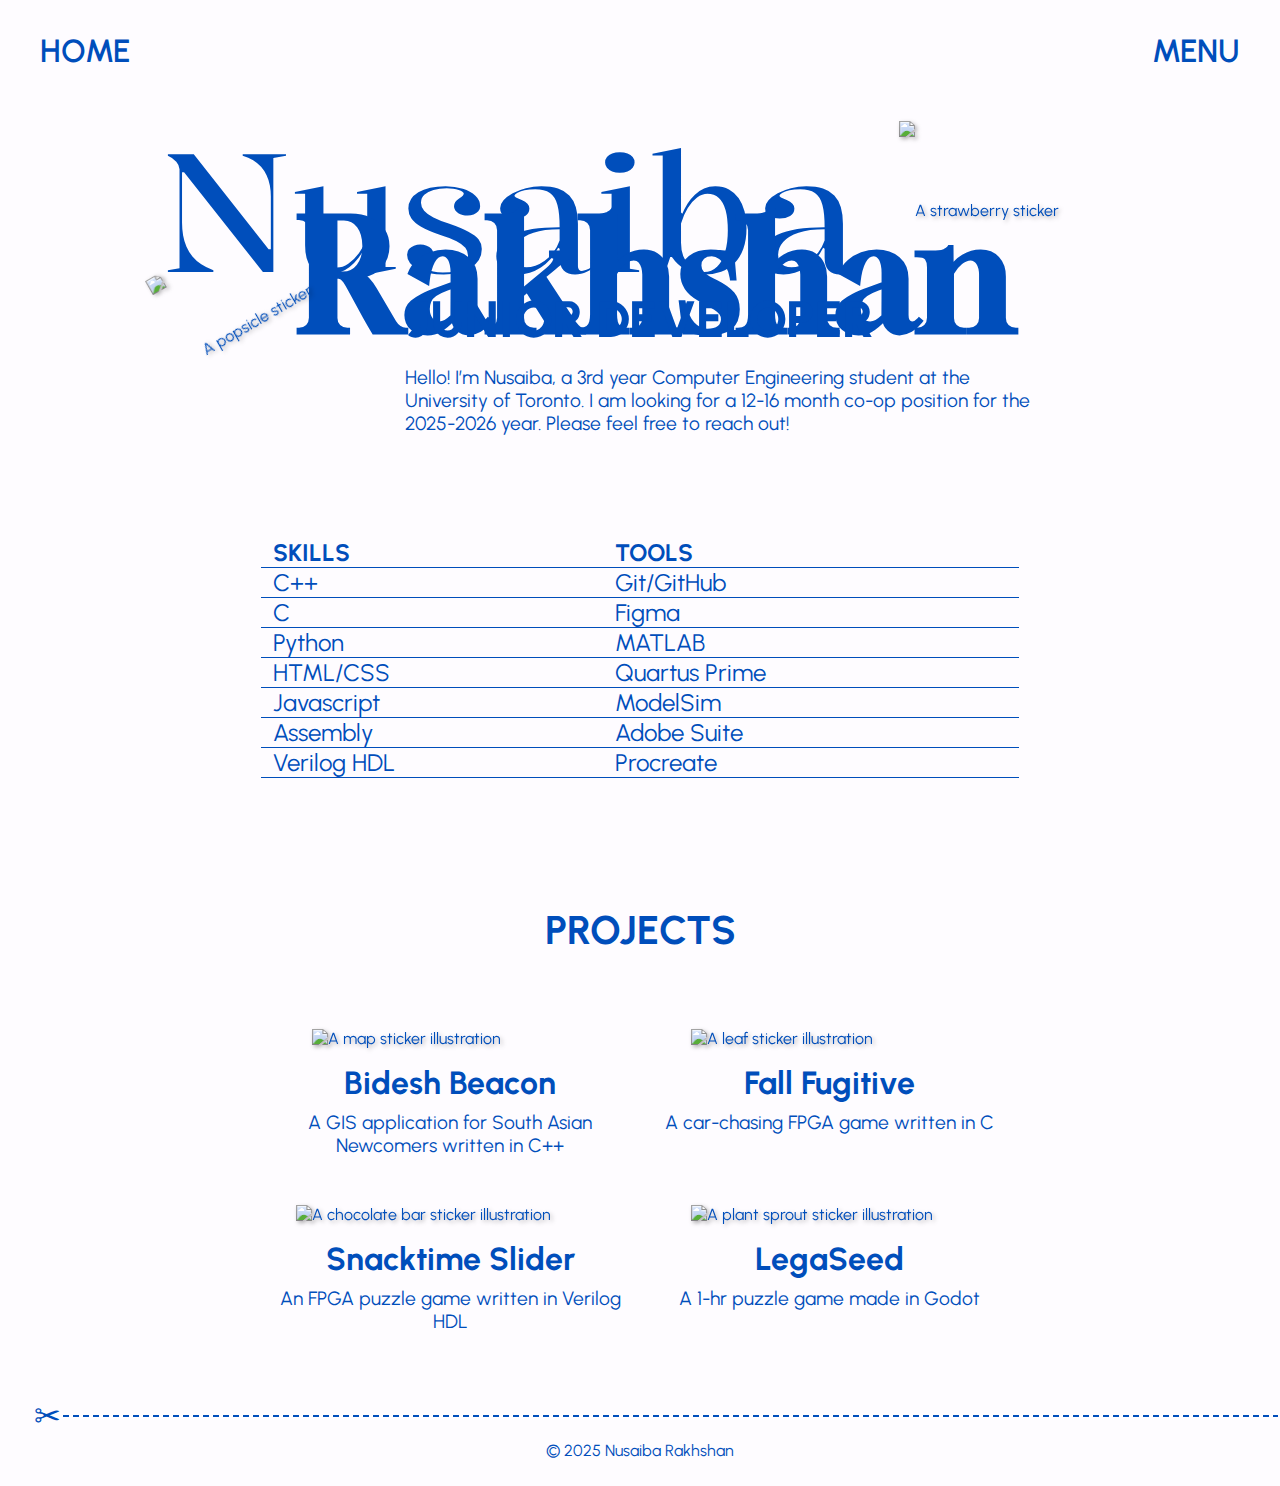
==== index.html @ 3eb4a332 "Add files via upload" ====
<!DOCTYPE html>
<html lang="en">
<head>
    <meta charset="UTF-8">
    <meta name="viewport" content="width=device-width, initial-scale=1.0">
    <title>Home</title>
    <link rel="stylesheet" href="style.css">
    <link rel="icon" href="Stickers/strawberry.svg">
    <style>
        @import url('https://fonts.googleapis.com/css2?family=Gloock&family=Kalnia:wght@100..700&family=Urbanist:ital,wght@0,100..900;1,100..900&display=swap');
    </style>
</head>
<body>
    <div class="header">
        <button onclick="homeClick()">HOME</button>
        <button onclick="menuClick()">MENU</button>
    </div>

    <nav class="hidden" id="navBar">
        <ul>
            <li>
                <a href="#about">ABOUT</a>
            </li>
            <li>
                <a href="#skills">SKILLS</a>
            </li>
            <li>
                <a href="#projects">PROJECTS</a>
            </li>
        </ul>
    </nav>

    <div class="title">
        <h1 id="firstname">Nusaiba</h1>
        <img src="Stickers/strawberry.svg" alt="A strawberry sticker" class="strawberry">
        <img src="Stickers/popsicle.svg" alt="A popsicle sticker" class="popsicle">
        <h1 id="lastname">Rakhshan</h1>
    </div>

    <h2 id="profession">JUNIOR DEVELOPER</h2>

    <p id="about">Hello! I’m Nusaiba, a 3rd year Computer Engineering student 
        at the University of Toronto. I am looking for a 12-16 month 
        co-op position for the 2025-2026 year. Please feel free to reach 
        out!</p>

    <table id="skills">
        <tr>
            <th>SKILLS</th>
            <th>TOOLS</th>
        </tr>
        <tr>
            <td>C++</td>
            <td>Git/GitHub</td>
        </tr>
        <tr>
            <td>C</td>
            <td>Figma</td>
        </tr>
        <tr>
            <td>Python</td>
            <td>MATLAB</td>
        </tr>
        <tr>
            <td>HTML/CSS</td>
            <td>Quartus Prime</td>
        </tr>
        <tr>
            <td>Javascript</td>
            <td>ModelSim</td>
        </tr>
        <tr>
            <td>Assembly</td>
            <td>Adobe Suite</td>
        </tr>
        <tr>
            <td>Verilog HDL</td>
            <td>Procreate</td>
        </tr>
    </table>

    <h1 class="subtitle" id="projects">PROJECTS</h1>

    <div class="projects">
        <div class="ptile" id="mapper">
            <img src="Stickers/mapper.svg" alt="A map sticker illustration">
            <h3>Bidesh Beacon</h3>
            <p>A GIS application for South Asian Newcomers written in C++</p>
        </div>
        <div class="ptile" id="fugitive">
            <img src="Stickers/fall.svg" alt="A leaf sticker illustration">
            <h3>Fall Fugitive</h3>
            <p>A car-chasing FPGA game written in C</p>
        </div>
        <div class="ptile" id="snack">
            <img src="Stickers/snacktime.svg" alt="A chocolate bar sticker illustration">
            <h3>Snacktime Slider</h3>
            <p>An FPGA puzzle game written in Verilog HDL</p>
        </div>
        <div class="ptile" id="legaseed">
            <img src="Stickers/legaseed.svg" alt="A plant sprout sticker illustration">
            <h3>LegaSeed</h3>
            <p>A 1-hr puzzle game made in Godot</p>
        </div>
    </div>
    
    <div class="cut">
        <span id="scissors">&#9986;</span>
        <hr id="cutoff">
    </div>

    <p id="footer">&#169; 2025 Nusaiba Rakhshan</p>

    <script src="script.js"></script>
</body>
</html>
---- style.css ----
* {
    padding: 0;
    box-sizing: border-box; /*Border stays inside parent container*/
    color: #004EBB;
    font-family: 'Urbanist', sans-serif;
}

.header {
    color: #004EBB;
    font-family: "Urbanist", sans-serif;
    font-weight: 600;
    display: flex;
    justify-content: space-between;
    padding-left: 2em;
    padding-right: 2em;
    margin-top: 2em;
    width: 100%;
}

body {
    background-image: url("Other/grid.svg");
    background-color: #fefcff;
    background-size: 1.5em;
    stroke: #F1EEFB;
}

.title {
    line-height: 14vw;
    padding: 0;
    margin-left: 12%;
    margin-right: 10%;
    display: grid;
    grid-template-columns: repeat(10, 1 fr);
    grid-template-rows: 1fr 1fr;
}

.title *{
    margin: 0;
    padding: 0;
}

#firstname {
    font-family: 'Kalnia', serif;
    font-weight: 400;
    grid-column: 1/ span 7;
    grid-row: 1;
    margin-bottom: 0;
    padding-bottom: 0;
}

#lastname{
    font-family: 'Gloock', serif;
    grid-column: 3/ span 8;
    grid-row: 2;
    margin-top: -14vw;
    margin-bottom: 0;
    padding: 0;
}

th, td {
    border-bottom: 1px solid #004EBB;
    padding-left: 0.5em;
    text-align: left;
}

table {
    border-collapse: collapse;
    margin: auto;
}

@media (max-width: 700px) {
    .title{
        margin-top: 8vw;
    }

    #firstname {
        font-size: 13vw;
    }
    
    #lastname{
        font-size: 13vw;
    }

    #about {
        font-size: 1.2rem;
        max-width: 70%;
        margin: auto;
        margin-top: 15vw;
    }

    .strawberry svg{
        width: 18vw;
    }
    
    .popsicle svg {
        width: 15vw;
    }
}

@media (min-width: 700px) {
    .title{
        margin-top: 4vw;
    }

    #firstname {
        font-size: 13vw;
    }
    
    #lastname{
        font-size: 12vw;
    }

    #about {
        font-size: 1.2rem;
        margin-top: -2vw;
        max-width: 50%;
        margin-left: 31vw;
    }

    .strawberry {
        padding-right: 3vw;
    }
    
    .popsicle {
        padding-left: 3vw;
        padding-bottom: 5vw;
    }
}

@media (max-width: 1000px){
    @keyframes show {
        0% {
            height: 0vw;
            opacity: 0%;
        }
        100% {
            height: 15vw;
            opacity: 100%;
        }
    }

    @keyframes hide {
        0% {
            height: 15vw;
            opacity: 100%;
        }
        100% {
            height: 0vw;
            opacity: 0%;
            display: none;
        }
    }

    table {
        font-size: 1.2rem;
        width: 70%;
        margin-top: 15vw;
    }
}

@media (min-width: 1000px){
    @keyframes show {
        0% {
            height: 0vw;
            opacity: 0%;
        }
        100% {
            height: 6vw;
            opacity: 100%;
        }
    }

    @keyframes hide {
        0% {
            height: 6vw;
            opacity: 100%;
        }
        100% {
            height: 0vw;
            opacity: 0%;
            display: none;
        }
    }

    table {
        font-size: 1.5rem;
        width: 60%;
        margin-top: 8vw;
    }
}

#profession {
    margin-top: -25vw;
    font-family: 'Urbanist', sans-serif;
    font-weight: 800;
    font-size: 4vw;
    padding-top: 0;
    text-align: center;
}

.strawberry {
    width: 18vw;
    grid-row: 1;
    grid-column: 8;
    z-index: 1;
    filter: drop-shadow(rgba(0, 0, 0, 0.3) 2px 2px 2px);
}

.popsicle {
    width: 15vw;
    grid-row: 2;
    grid-column: 1/span 3;
    z-index: 1;
    transform: translate(0em, -10vw) rotate(-30deg);
    filter: drop-shadow(rgba(0, 0, 0, 0.3) 2px 2px 2px);
}

.strawberry:hover {
    transform: translate(0em, -1vw) rotate(-2deg);
    filter: drop-shadow(rgba(0, 0, 0, 0.2) 2px 4px 4px);
}

.popsicle:hover {
    transform: translate(0em, -11vw) rotate(-28deg);
    filter: drop-shadow(rgba(0, 0, 0, 0.2) 2px 4px 4px);
}

nav.hidden {
    animation: hide 1s forwards;
    display: none;
}

nav {
    width: 100%;
    display: block;
    padding-right: 2em;
    margin-top: -1em;
    animation: show 1s forwards;
}

nav a {
    text-decoration: none;
    font-weight: 500;
    font-size: 1.75rem;
}

nav ul {
    list-style: none;
    display: flex;
    flex-direction: column;
    text-align: end;
}

.header button {
    background: transparent;
    border: none;
    font-size: 2rem;
    font-weight: 600;
}

@media (min-width: 800px){
    .subtitle {
        text-align: center;
        font-size: 2.5rem;
        margin-top: 10vw;
    }
    
    .projects {
        display: grid;
        grid-template-columns: repeat(2, 1fr);
        grid-template-rows: repeat(2, 1fr);
        width: 60%;
        margin: auto;
        padding: 0;
    }
    
    .ptile {
        width: 90%;
        margin: auto;
        padding: 0;
        margin-top: 3em;
        cursor: pointer;
    }
    
    .ptile h3 {
        font-size: 2rem;
        text-align: center;
        margin-top: 0.5em;
    }
    
    .ptile p {
        font-size: 1.2rem;
        width: 100%;
        margin: auto;
        text-align: center;
        margin-top: -1.2em;
    }
    
    .ptile img {
        width: 80%;
        height: 20vw;
        margin: auto;
        margin-left: 2em;
        filter: drop-shadow(rgba(0, 0, 0, 0.3) 2px 2px 2px);
    }

    #snack img {
        width: 90%;
        margin-left: 1em;
    }
    
    .ptile img:hover {
        transform: translate(0em, -1vw) rotate(-2deg);
        filter: drop-shadow(rgba(0, 0, 0, 0.2) 2px 4px 4px);
    }
}

@media (max-width: 800px){
    .subtitle {
        text-align: center;
        font-size: 2.5rem;
        margin-top: 20vw;
    }
    
    .projects {
        display: grid;
        grid-template-columns: repeat(1, 1fr);
        grid-template-rows: repeat(4, 1fr);
        width: 80%;
        margin: auto;
        padding: 0;
    }
    
    .ptile {
        width: 100%;
        margin: auto;
        padding: 0;
        margin-top: 2em;
        cursor: pointer;
    }
    
    .ptile h3 {
        font-size: 2rem;
        text-align: center;
        margin-top: 0.5em;
    }
    
    .ptile p {
        font-size: 1.2rem;
        width: 100%;
        margin: auto;
        text-align: center;
        margin-top: -1.2em;
    }
    
    .ptile img {
        width: 100%;
        height: 30vw;
        margin: auto;
        margin-top: 2em;
        filter: drop-shadow(rgba(0, 0, 0, 0.3) 2px 2px 2px);
    }
    
    .ptile img:hover {
        transform: translate(0em, -1vw) rotate(-2deg);
        filter: drop-shadow(rgba(0, 0, 0, 0.2) 2px 4px 4px);
    }

    #fugitive img {
        height: 35vw;
    }

    #snack img {
        height: 25vw;
        margin-top: 3em;
    }

    #legaseed {
        margin-top: 0em;
    }
}

.cut {
    display: flex;
    flex-direction: row;
    align-items: center;
    margin: 0;
    padding: 0;
    margin-top: 5vw;
}

#scissors {
    font-size: 2em;
    margin: 0;
    padding: 0;
    margin-left: 2vw;
}

.cut hr {
    color: #004EBB;
    border: none;
   
    margin: 0;
    margin-right: -0.5vw;
    padding: 0;
    width: 100%;
    overflow: hidden;

    --s: 5px;
    --c: #004EBB;

    height: 2px;
    background: 
     radial-gradient(circle closest-side, var(--c) 98%,#0000) 0 0/var(--s) 100%,
     linear-gradient(90deg, var(--c) 50%, #0000 0) calc(var(--s)/2) 0/calc(2*var(--s)) 100%;
} 

#footer {
    text-align: center;
    margin: 0;
    padding: 0;
    margin-top: 0.5vw;
    margin-bottom: 2vw;
}

@media (min-width: 800px) {
    .columns {
        display: flex;
        justify-content: space-evenly;
    }
    
    .left {
        width: 50%;
        margin-top: 4em;
    }
    
    .right {
        width: 40%;
    }

    .secondary {
        width: 100%;
        margin-top: 2vw;
    }
}

@media (max-width: 800px) {
    .columns {
        flex-direction: column;
    }
    
    .left {
        width: 90%;
        margin: auto;
        margin-top: 4em;
    }
    
    .right {
        width: 90%;
        margin: auto;
    }

    .secondary {
        display: none;
    }
}

h1.project {
    font-family: 'Kalnia', serif;
    font-weight: 500;
    font-size: 4em;
}

h2.project {
    font-weight: 600;
}

p.project {
    margin-bottom: calc(70px - 1.5vw);
}

.tags {
    display: flex;
    justify-content: space-evenly;
    flex-wrap: wrap;
}

.ptag:before {
    content: "# ";
}

.ptag {
    display: inline-block;
    border-radius: 50em;
    padding: 0.5em 1em;
}

#snackimg {
    width: 100%;
}

#snacktags .ptag {
    background-color: rgba(247, 213, 232, 0.7);
}

#falltags .ptag {
    background-color: rgba(23, 167, 147, 0.5);
}

#maptags .ptag {
    background-color: rgba(199, 150, 254, 0.5);
}

#seedtags .ptag {
    background-color: rgba(98, 183, 186, 0.7);
}
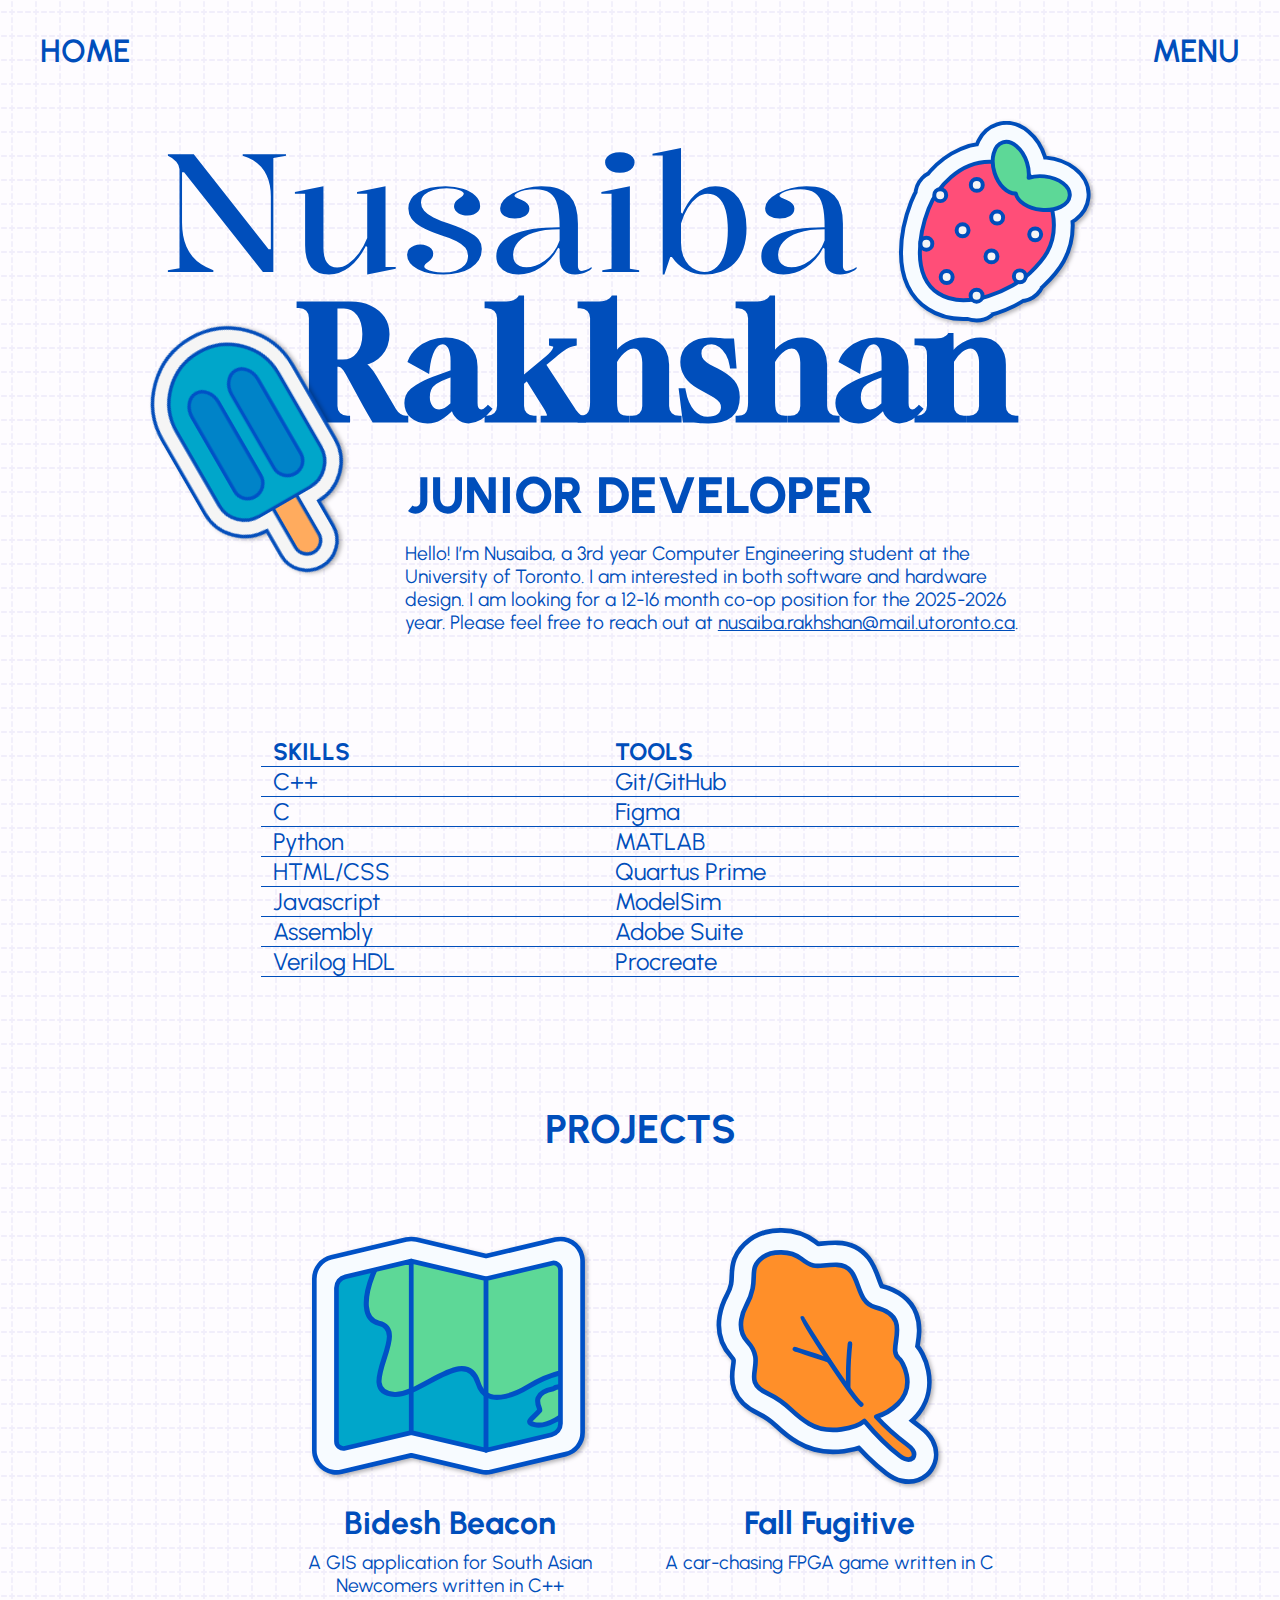
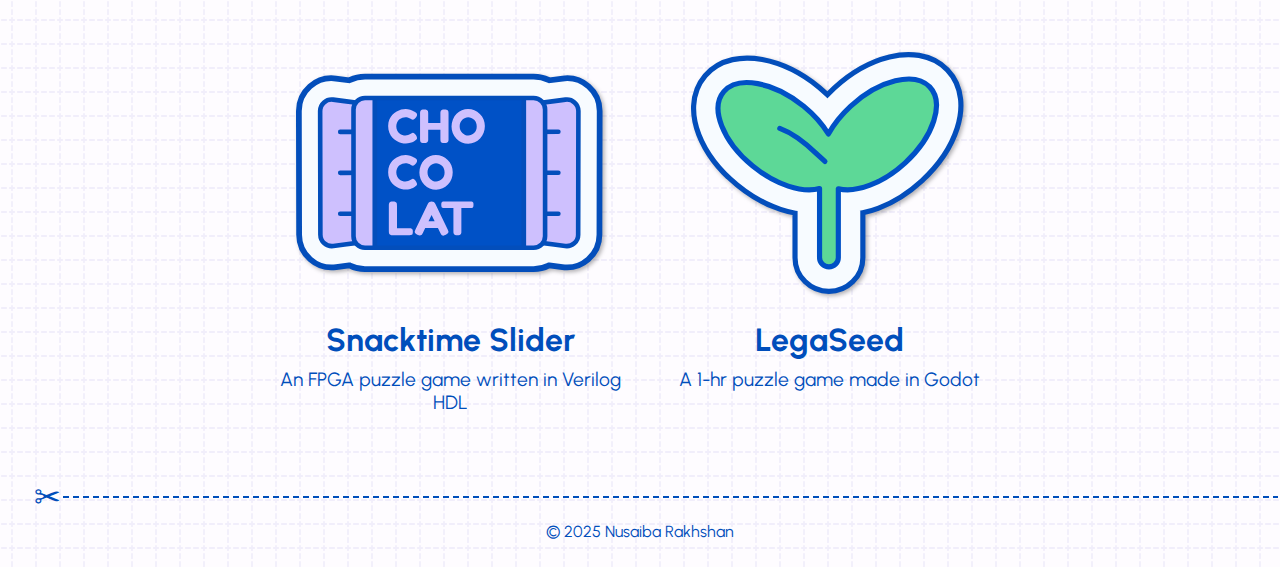
==== commit 37c963a3: "Changed minor details such as cursor when hovering over buttons and scroll position" ====
--- a/index.html
+++ b/index.html
@@ -5,7 +5,7 @@
     <meta name="viewport" content="width=device-width, initial-scale=1.0">
     <title>Home</title>
     <link rel="stylesheet" href="style.css">
-    <link rel="icon" href="Stickers/strawberry.svg">
+    <link rel="icon" href="stickers/strawberry.svg">
     <style>
         @import url('https://fonts.googleapis.com/css2?family=Gloock&family=Kalnia:wght@100..700&family=Urbanist:ital,wght@0,100..900;1,100..900&display=swap');
     </style>
@@ -19,86 +19,95 @@
     <nav class="hidden" id="navBar">
         <ul>
             <li>
-                <a href="#about">ABOUT</a>
+                <a href="#scrollabout">ABOUT</a>
             </li>
             <li>
-                <a href="#skills">SKILLS</a>
+                <a href="#scrollskills">SKILLS</a>
             </li>
             <li>
-                <a href="#projects">PROJECTS</a>
+                <a href="#scrollprojects">PROJECTS</a>
             </li>
         </ul>
     </nav>
 
     <div class="title">
         <h1 id="firstname">Nusaiba</h1>
-        <img src="Stickers/strawberry.svg" alt="A strawberry sticker" class="strawberry">
-        <img src="Stickers/popsicle.svg" alt="A popsicle sticker" class="popsicle">
+        <img src="stickers/strawberry.svg" alt="A strawberry sticker" class="strawberry">
+        <img src="stickers/popsicle.svg" alt="A popsicle sticker" class="popsicle">
         <h1 id="lastname">Rakhshan</h1>
     </div>
 
     <h2 id="profession">JUNIOR DEVELOPER</h2>
 
-    <p id="about">Hello! I’m Nusaiba, a 3rd year Computer Engineering student 
-        at the University of Toronto. I am looking for a 12-16 month 
-        co-op position for the 2025-2026 year. Please feel free to reach 
-        out!</p>
+    <div>
+        <span id="scrollabout"></span>
+        <p id="about">Hello! I’m Nusaiba, a 3rd year Computer Engineering student 
+            at the University of Toronto. I am interested in both software and hardware design.
+            I am looking for a 12-16 month co-op position for the 2025-2026 year. 
+            Please feel free to reach out at 
+            <a href="mailto:nusaiba.rakhshan@mail.utoronto.ca">nusaiba.rakhshan@mail.utoronto.ca</a>.
+        </p>
+    </div>
+    
+    <div>
+        <span id="scrollskills"></span>
+        <table id="skills">
+            <tr>
+                <th>SKILLS</th>
+                <th>TOOLS</th>
+            </tr>
+            <tr>
+                <td>C++</td>
+                <td>Git/GitHub</td>
+            </tr>
+            <tr>
+                <td>C</td>
+                <td>Figma</td>
+            </tr>
+            <tr>
+                <td>Python</td>
+                <td>MATLAB</td>
+            </tr>
+            <tr>
+                <td>HTML/CSS</td>
+                <td>Quartus Prime</td>
+            </tr>
+            <tr>
+                <td>Javascript</td>
+                <td>ModelSim</td>
+            </tr>
+            <tr>
+                <td>Assembly</td>
+                <td>Adobe Suite</td>
+            </tr>
+            <tr>
+                <td>Verilog HDL</td>
+                <td>Procreate</td>
+            </tr>
+        </table>
+    </div>
 
-    <table id="skills">
-        <tr>
-            <th>SKILLS</th>
-            <th>TOOLS</th>
-        </tr>
-        <tr>
-            <td>C++</td>
-            <td>Git/GitHub</td>
-        </tr>
-        <tr>
-            <td>C</td>
-            <td>Figma</td>
-        </tr>
-        <tr>
-            <td>Python</td>
-            <td>MATLAB</td>
-        </tr>
-        <tr>
-            <td>HTML/CSS</td>
-            <td>Quartus Prime</td>
-        </tr>
-        <tr>
-            <td>Javascript</td>
-            <td>ModelSim</td>
-        </tr>
-        <tr>
-            <td>Assembly</td>
-            <td>Adobe Suite</td>
-        </tr>
-        <tr>
-            <td>Verilog HDL</td>
-            <td>Procreate</td>
-        </tr>
-    </table>
-
+    <span id="scrollprojects"></span>
     <h1 class="subtitle" id="projects">PROJECTS</h1>
 
     <div class="projects">
         <div class="ptile" id="mapper">
-            <img src="Stickers/mapper.svg" alt="A map sticker illustration">
+            <img src="stickers/mapper.svg" alt="A map sticker illustration">
             <h3>Bidesh Beacon</h3>
             <p>A GIS application for South Asian Newcomers written in C++</p>
         </div>
         <div class="ptile" id="fugitive">
-            <img src="Stickers/fall.svg" alt="A leaf sticker illustration">
+            <img src="stickers/fall.svg" alt="A leaf sticker illustration">
             <h3>Fall Fugitive</h3>
             <p>A car-chasing FPGA game written in C</p>
         </div>
         <div class="ptile" id="snack">
-            <img src="Stickers/snacktime.svg" alt="A chocolate bar sticker illustration">
+            <img src="stickers/snacktime.svg" alt="A chocolate bar sticker illustration">
             <h3>Snacktime Slider</h3>
             <p>An FPGA puzzle game written in Verilog HDL</p>
         </div>
         <div class="ptile" id="legaseed">
-            <img src="Stickers/legaseed.svg" alt="A plant sprout sticker illustration">
+            <img src="stickers/legaseed.svg" alt="A plant sprout sticker illustration">
             <h3>LegaSeed</h3>
             <p>A 1-hr puzzle game made in Godot</p>
         </div>
--- a/style.css
+++ b/style.css
@@ -19,7 +19,7 @@
 }
 
 body {
-    background-image: url("Other/grid.svg");
+    background-image: url("other/grid.svg");
     background-color: #fefcff;
     background-size: 1.5em;
     stroke: #F1EEFB;
@@ -257,6 +257,7 @@
     border: none;
     font-size: 2rem;
     font-weight: 600;
+    cursor: pointer;
 }
 
 @media (min-width: 800px){
@@ -496,7 +497,7 @@
     padding: 0.5em 1em;
 }
 
-#snackimg {
+.projimg {
     width: 100%;
 }
 
@@ -514,4 +515,25 @@
 
 #seedtags .ptag {
     background-color: rgba(98, 183, 186, 0.7);
+}
+
+#bidesh img{
+    filter: drop-shadow(rgba(0, 0, 0, 0.2) 2px 5px 3px);
+}
+
+#scrollabout {
+    display: block;
+    visibility: hidden;
+    transform: translate(0em, -10vw);
+}
+
+#scrollskills {
+    display: block;
+    visibility: hidden;
+    transform: translate(0em, -10vw);
+}
+
+#scrollprojects {
+    visibility: hidden;
+    transform: translate(0em, -1vw);
 }